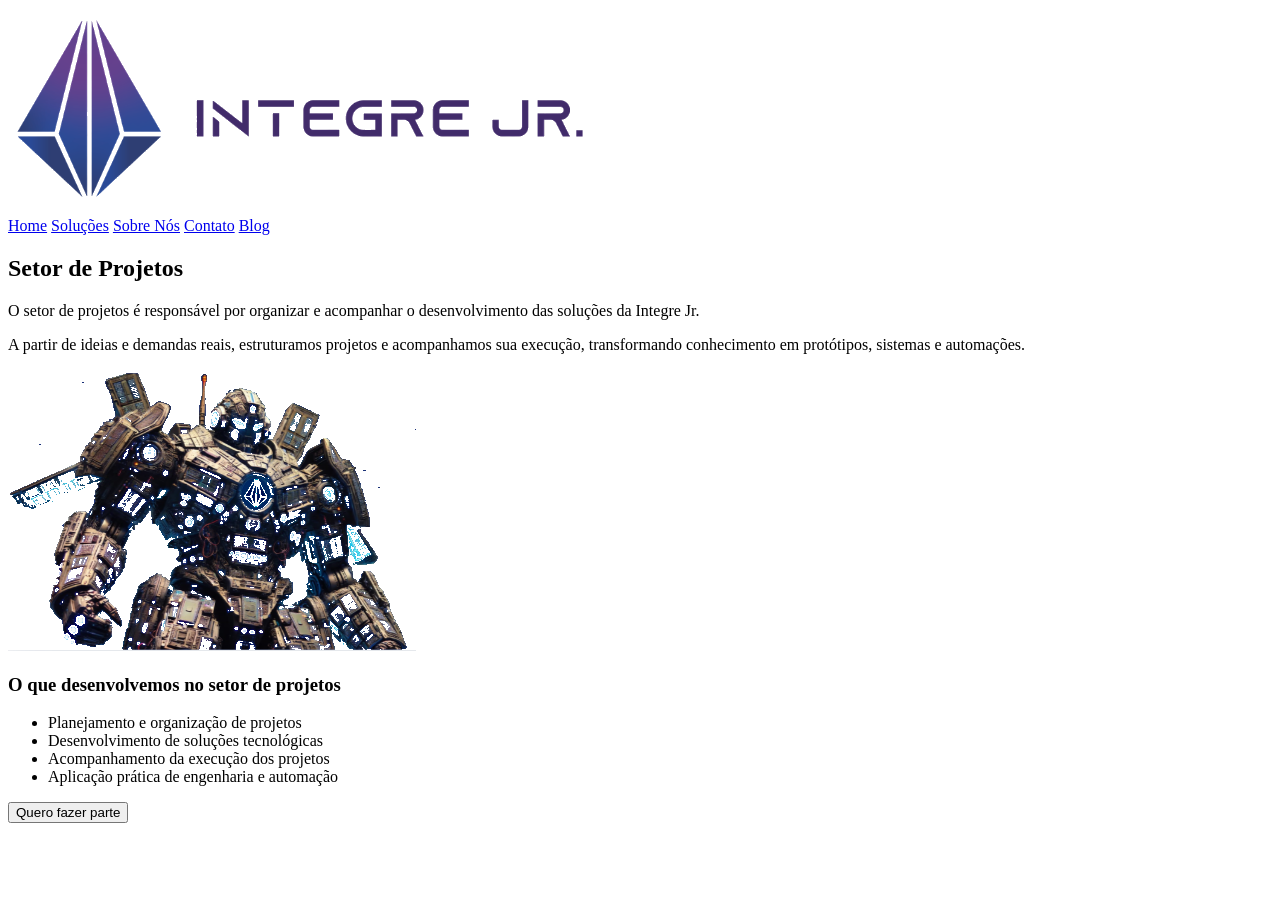
==== index.html @ e56cac00 "Adiciona página HTML do setor de projetos" ====
<!DOCTYPE html>
<html lang="pt-BR">

<head>
    <meta charset="UTF-8">
    <title>Setor de Projetos</title>
</head>

<body>

<header>

    <div class="logo">
        <img src="logo_integre_transparente.png" alt="Logo Integre Jr">
    </div>

    <nav>
        <a href="#">Home</a>
        <a href="#">Soluções</a>
        <a href="#">Sobre Nós</a>
        <a href="#">Contato</a>
        <a href="#">Blog</a>
    </nav>

</header>


<div class="pagina">

    <div class="topo">
        <h2>Setor de Projetos</h2>
    </div>


    <div class="conteudo">

        <div class="texto">
            <p>
                O setor de projetos é responsável por organizar e acompanhar o desenvolvimento
                das soluções da Integre Jr.
            </p>

            <p>
                A partir de ideias e demandas reais, estruturamos projetos e acompanhamos sua
                execução, transformando conhecimento em protótipos, sistemas e automações.
            </p>
        </div>


        <div class="imagem">
            <img src="robo_transparente.png" alt="X-Arduino - representação das soluções tecnológicas">
        </div>

    </div>


    <div class="informacoes">

        <h3>O que desenvolvemos no setor de projetos</h3>

        <ul>
            <li>Planejamento e organização de projetos</li>
            <li>Desenvolvimento de soluções tecnológicas</li>
            <li>Acompanhamento da execução dos projetos</li>
            <li>Aplicação prática de engenharia e automação</li>
        </ul>

    </div>


    <div class="acao">
        <button>Quero fazer parte</button>
    </div>

</div>


</body>

</html>
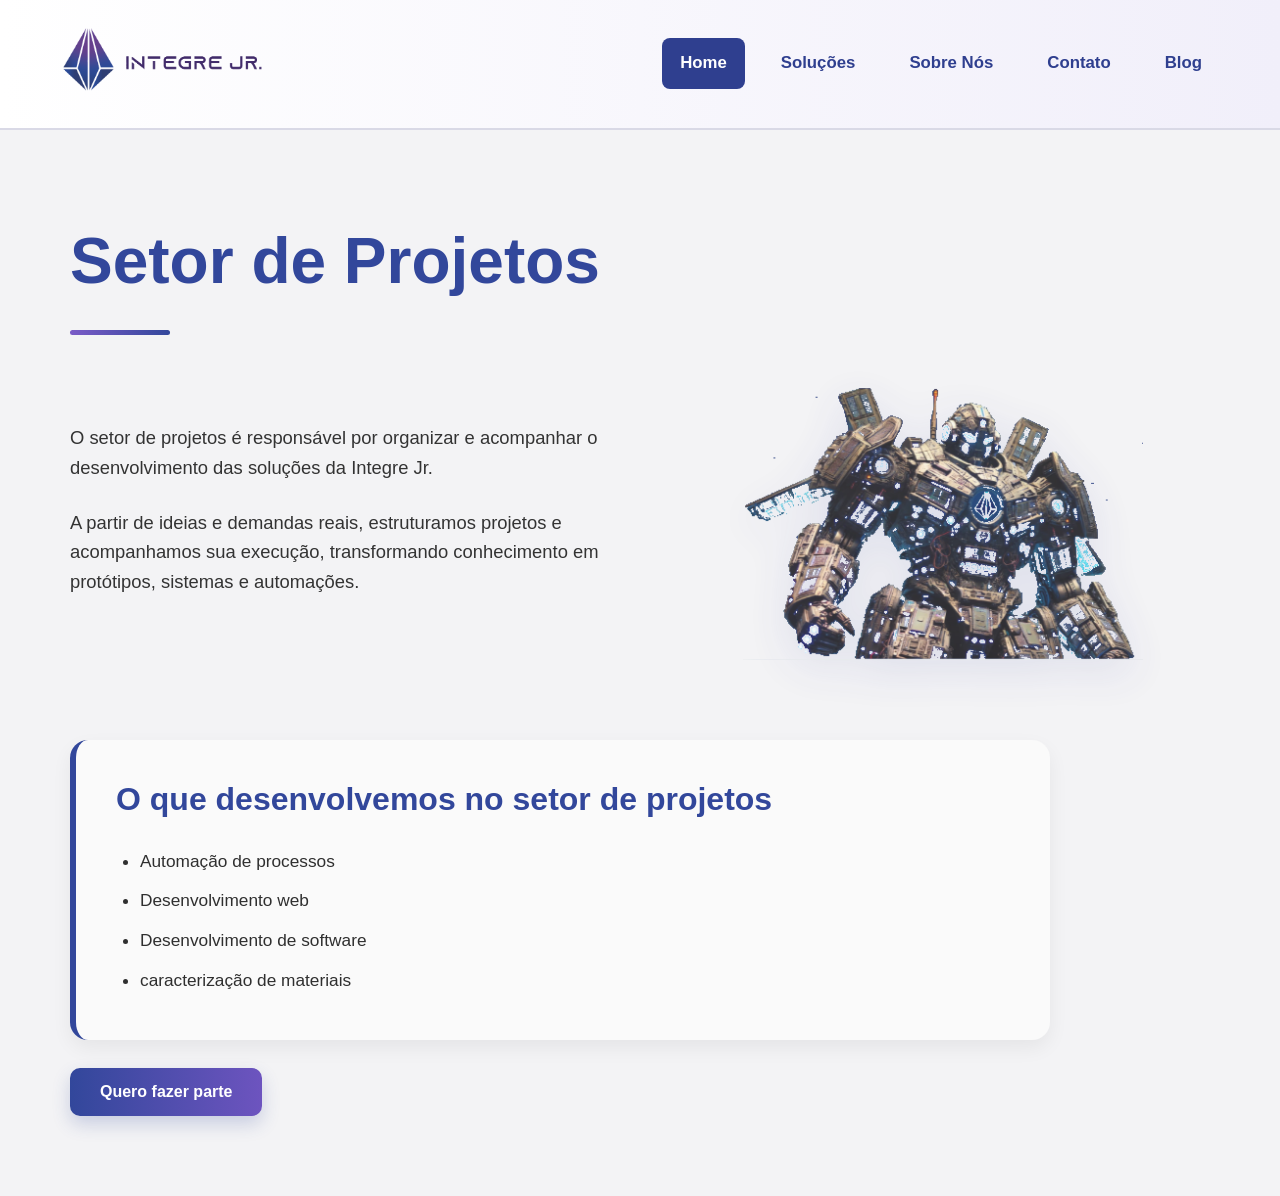
==== commit 119b0ac1: "teste?" ====
--- a/index.html
+++ b/index.html
@@ -3,78 +3,69 @@
 
 <head>
     <meta charset="UTF-8">
+    <meta name="viewport" content="width=device-width, initial-scale=1.0">
     <title>Setor de Projetos</title>
+    <link rel="stylesheet" href="style.css">
 </head>
 
 <body>
 
-<header>
-
-    <div class="logo">
-        <img src="logo_integre_transparente.png" alt="Logo Integre Jr">
-    </div>
-
-    <nav>
-        <a href="#">Home</a>
-        <a href="#">Soluções</a>
-        <a href="#">Sobre Nós</a>
-        <a href="#">Contato</a>
-        <a href="#">Blog</a>
-    </nav>
-
-</header>
-
-
-<div class="pagina">
-
-    <div class="topo">
-        <h2>Setor de Projetos</h2>
-    </div>
-
-
-    <div class="conteudo">
-
-        <div class="texto">
-            <p>
-                O setor de projetos é responsável por organizar e acompanhar o desenvolvimento
-                das soluções da Integre Jr.
-            </p>
-
-            <p>
-                A partir de ideias e demandas reais, estruturamos projetos e acompanhamos sua
-                execução, transformando conhecimento em protótipos, sistemas e automações.
-            </p>
+    <header>
+        <div class="logo">
+            <img src="logo_integre_transparente.png" alt="Logo Integre Jr">
         </div>
 
+        <nav>
+            <a href="#" class="ativo">Home</a>
+            <a href="#">Soluções</a>
+            <a href="#">Sobre Nós</a>
+            <a href="#">Contato</a>
+            <a href="#">Blog</a>
+        </nav>
+    </header>
 
-        <div class="imagem">
-            <img src="robo_transparente.png" alt="X-Arduino - representação das soluções tecnológicas">
+    <div class="pagina">
+
+        <div class="topo">
+            <h2>Setor de Projetos</h2>
+        </div>
+
+        <div class="conteudo">
+
+            <div class="texto">
+                <p>
+                    O setor de projetos é responsável por organizar e acompanhar o desenvolvimento
+                    das soluções da Integre Jr.
+                </p>
+
+                <p>
+                    A partir de ideias e demandas reais, estruturamos projetos e acompanhamos sua
+                    execução, transformando conhecimento em protótipos, sistemas e automações.
+                </p>
+            </div>
+
+            <div class="imagem">
+                <img src="robo_transparente.png" alt="X-Arduino - representação das soluções tecnológicas">
+            </div>
+
+        </div>
+
+        <div class="informacoes">
+            <h3>O que desenvolvemos no setor de projetos</h3>
+
+            <ul>
+                <li>Automação de processos</li>
+                <li>Desenvolvimento web</li>
+                <li>Desenvolvimento de software</li>
+                <li>caracterização de materiais</li>
+            </ul>
+        </div>
+
+        <div class="acao">
+            <button>Quero fazer parte</button>
         </div>
 
     </div>
 
-
-    <div class="informacoes">
-
-        <h3>O que desenvolvemos no setor de projetos</h3>
-
-        <ul>
-            <li>Planejamento e organização de projetos</li>
-            <li>Desenvolvimento de soluções tecnológicas</li>
-            <li>Acompanhamento da execução dos projetos</li>
-            <li>Aplicação prática de engenharia e automação</li>
-        </ul>
-
-    </div>
-
-
-    <div class="acao">
-        <button>Quero fazer parte</button>
-    </div>
-
-</div>
-
-
 </body>
-
 </html>
--- a/style.css
+++ b/style.css
@@ -0,0 +1,166 @@
+/* Reset básico */
+* {
+    margin: 0;
+    padding: 0;
+    box-sizing: border-box;
+}
+
+body {
+    font-family: Arial, Helvetica, sans-serif;
+    background-color: #f3f3f5;
+    color: #1f1f1f;
+    line-height: 1.6;
+}
+
+/* Cabeçalho */
+header {
+    display: flex;
+    justify-content: space-between;
+    align-items: center;
+    padding: 24px 60px;
+    background: linear-gradient(90deg, #ffffff 0%, #f1effa 100%);
+    border-bottom: 2px solid #d9d9e6;
+}
+
+.logo img {
+    height: 72px;
+    width: auto;
+}
+
+nav {
+    display: flex;
+    align-items: center;
+    gap: 18px;
+}
+
+nav a {
+    text-decoration: none;
+    color: #2f3f8f;
+    font-weight: 700;
+    font-size: 1.05rem;
+    padding: 12px 18px;
+    border-radius: 8px;
+    transition: all 0.3s ease;
+}
+
+nav a:hover {
+    background-color: #e8ecff;
+    color: #22347f;
+}
+
+/* Item ativo do menu */
+nav a.ativo {
+    background-color: #2f3f8f;
+    color: #ffffff;
+}
+
+/* Área principal */
+.pagina {
+    max-width: 1280px;
+    margin: 0 auto;
+    padding: 80px 70px;
+}
+
+/* Título */
+.topo h2 {
+    font-size: 4rem;
+    color: #32479b;
+    font-weight: 700;
+    margin-bottom: 28px;
+    position: relative;
+}
+
+.topo h2::after {
+    content: "";
+    display: block;
+    width: 100px;
+    height: 5px;
+    margin-top: 18px;
+    border-radius: 10px;
+    background: linear-gradient(90deg, #7a5bc7, #32479b);
+}
+
+/* Conteúdo principal */
+.conteudo {
+    display: flex;
+    justify-content: space-between;
+    align-items: center;
+    gap: 70px;
+    margin-top: 50px;
+    margin-bottom: 80px;
+}
+
+.texto {
+    flex: 1;
+}
+
+.texto p {
+    font-size: 1.15rem;
+    color: #333333;
+    max-width: 560px;
+    margin-bottom: 26px;
+}
+
+.imagem {
+    flex: 1;
+    display: flex;
+    justify-content: center;
+}
+
+.imagem img {
+    width: 100%;
+    max-width: 400px;
+    height: auto;
+    opacity: 0.82;
+    filter: drop-shadow(0 12px 22px rgba(50, 71, 155, 0.14));
+}
+
+/* Caixa de informações */
+.informacoes {
+    background-color: #fafafa;
+    border-left: 6px solid #32479b;
+    border-radius: 18px;
+    padding: 34px 40px;
+    box-shadow: 0 8px 20px rgba(0, 0, 0, 0.06);
+    max-width: 980px;
+}
+
+.informacoes h3 {
+    font-size: 2rem;
+    color: #32479b;
+    margin-bottom: 22px;
+}
+
+.informacoes ul {
+    padding-left: 24px;
+}
+
+.informacoes li {
+    font-size: 1.08rem;
+    color: #2f2f2f;
+    margin-bottom: 12px;
+}
+
+/* Botão */
+.acao {
+    margin-top: 28px;
+}
+
+button {
+    background: linear-gradient(90deg, #32479b, #6d54bf);
+    color: white;
+    border: none;
+    padding: 15px 30px;
+    font-size: 1rem;
+    font-weight: 700;
+    border-radius: 10px;
+    cursor: pointer;
+    box-shadow: 0 8px 18px rgba(50, 71, 155, 0.22);
+    transition: all 0.3s ease;
+}
+
+button:hover {
+    transform: translateY(-2px);
+    box-shadow: 0 12px 24px rgba(50, 71, 155, 0.28);
+    opacity: 0.97;
+}
